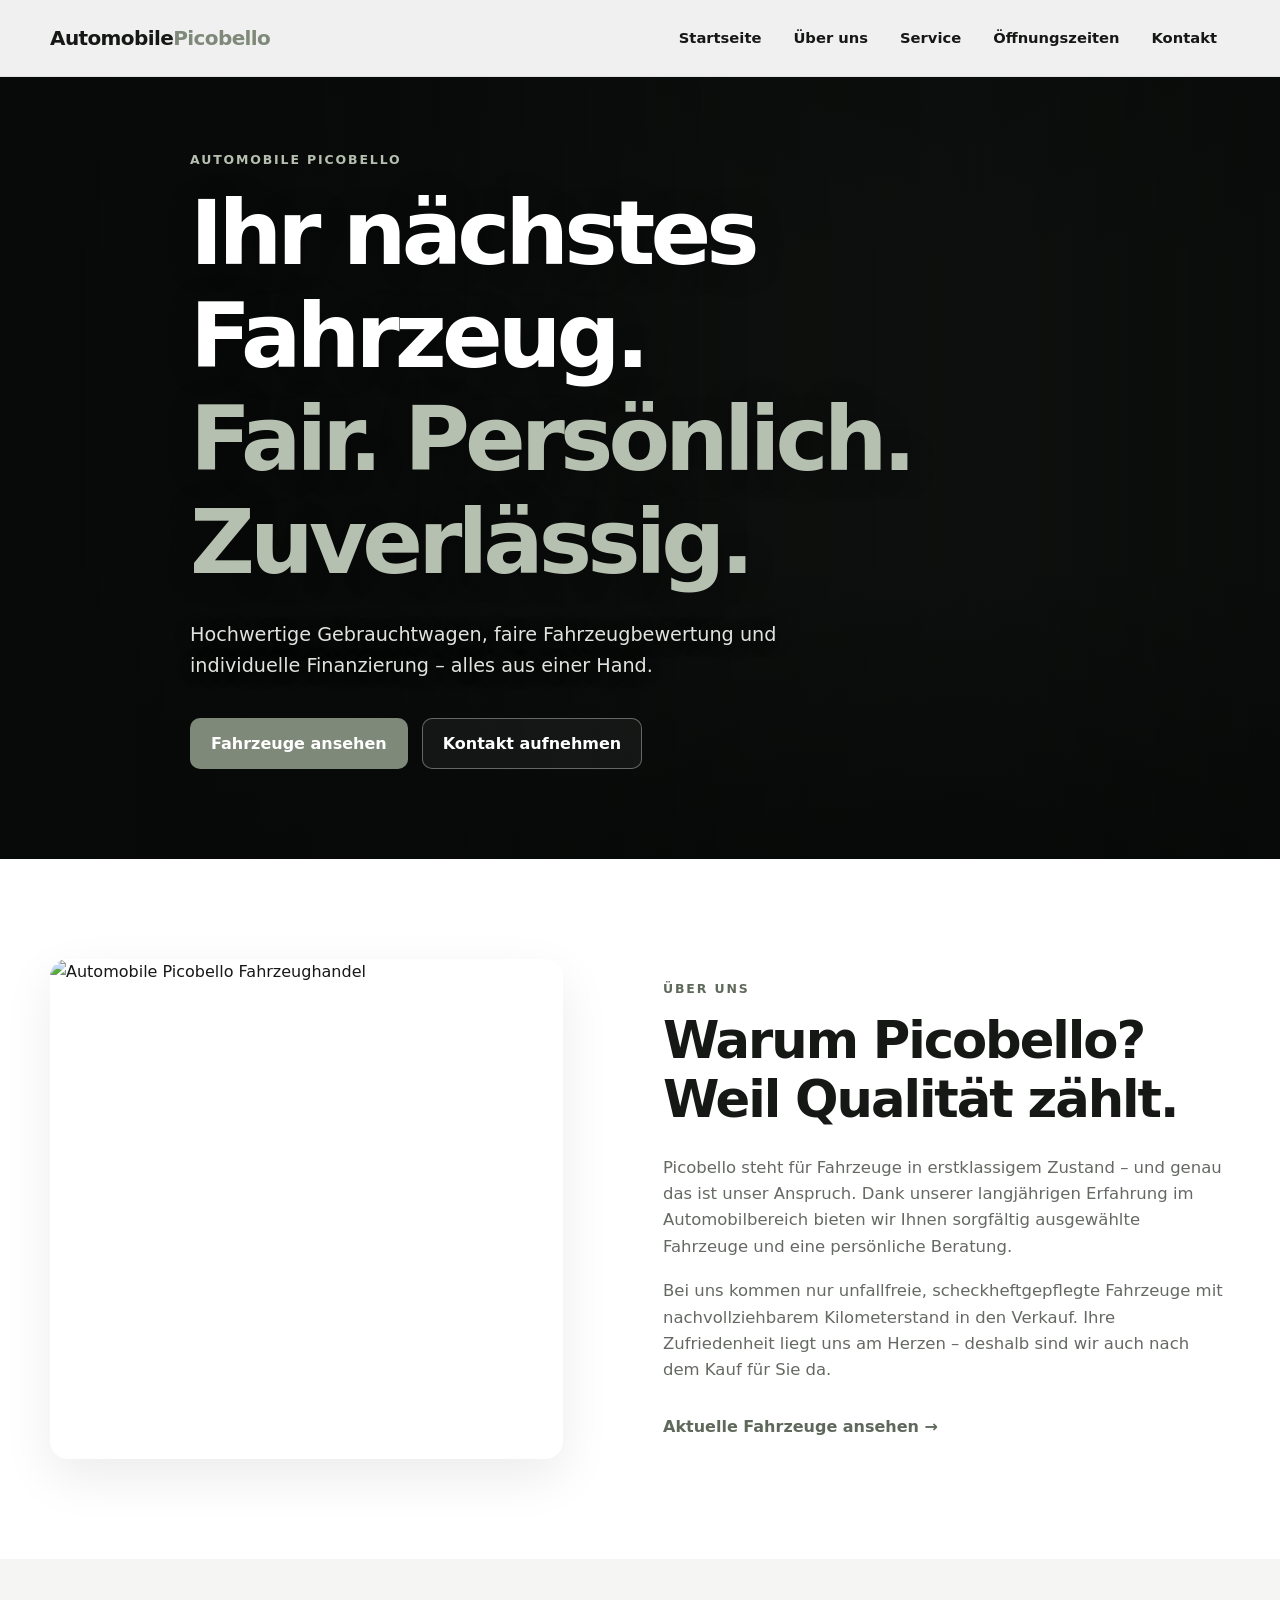
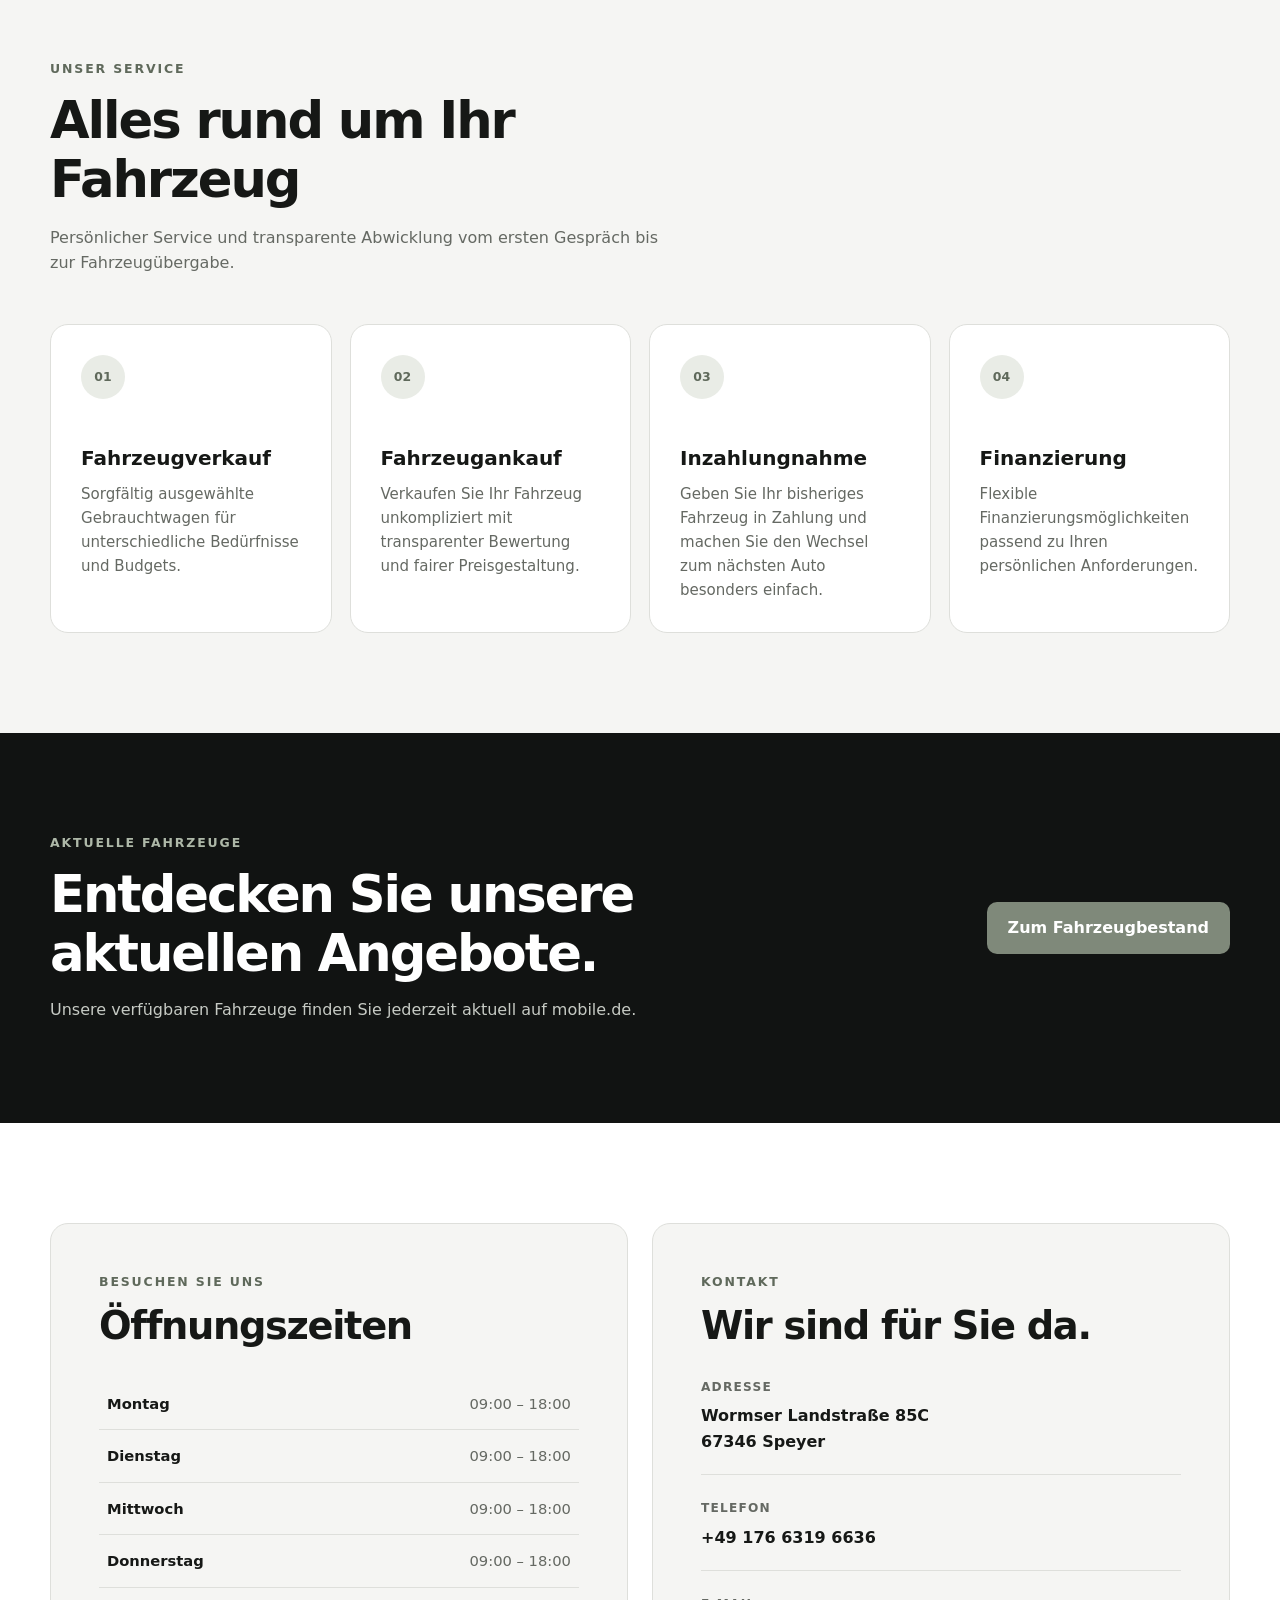
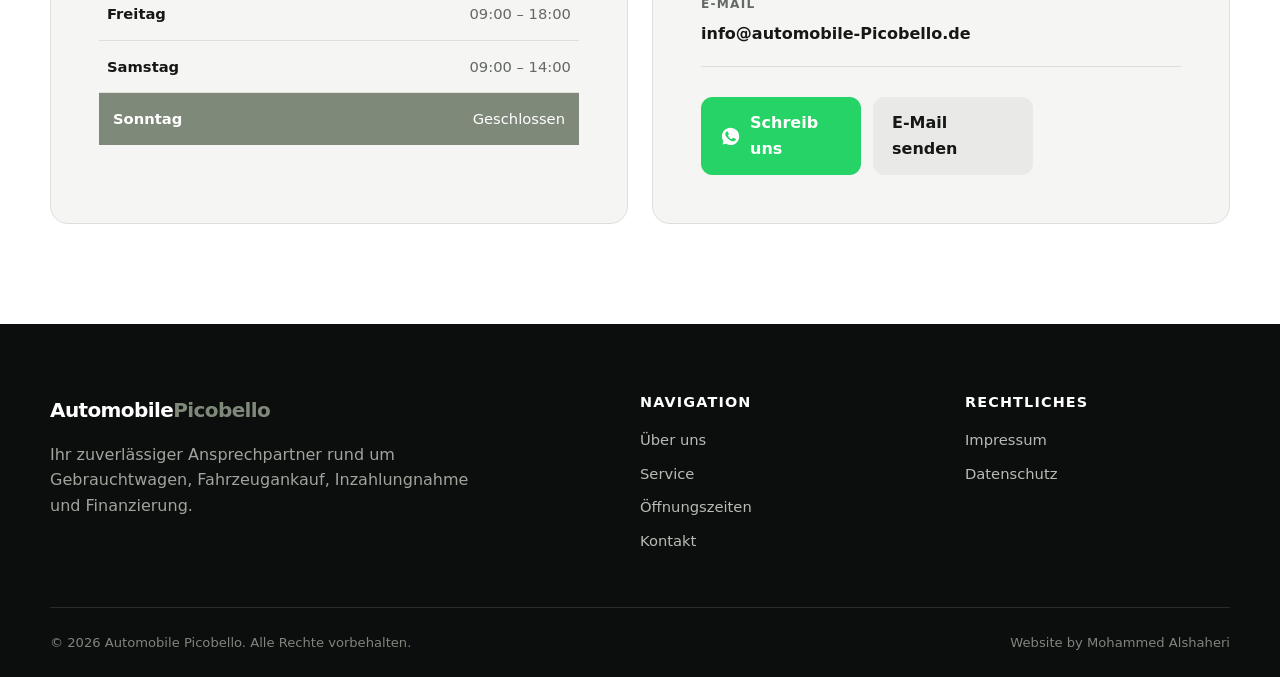
==== index.html @ bb353174 "feat: redesign Automobile Picobello website v2" ====
<!doctype html>
<html lang="de">
  <head>
    <meta charset="UTF-8" />
    <meta http-equiv="X-UA-Compatible" content="IE=edge" />
    <meta name="viewport" content="width=device-width, initial-scale=1.0" />

    <title>Automobile Picobello | Fahrzeughandel & Finanzierung</title>

    <meta
      name="description"
      content="Automobile Picobello – Ihr zuverlässiger Partner für Fahrzeugverkauf, Fahrzeugankauf, Inzahlungnahme und Finanzierung."
    />

    <meta name="robots" content="index, follow" />

    <link rel="canonical" href="https://automobile-picobello.de/" />

    <!-- Open Graph -->
    <meta
      property="og:title"
      content="Automobile Picobello | Fahrzeughandel & Finanzierung"
    />

    <meta
      property="og:description"
      content="Fahrzeugverkauf, Fahrzeugankauf, Inzahlungnahme und individuelle Finanzierung bei Automobile Picobello."
    />

    <meta property="og:type" content="website" />
    <meta property="og:url" content="https://automobile-picobello.de/" />
    <meta property="og:locale" content="de_DE" />
    <meta property="og:site_name" content="Automobile Picobello" />

    <!-- Theme -->
    <meta name="theme-color" content="#111312" />

    <link rel="icon" type="image/x-icon" href="img/favicon.ico" />

    <link rel="stylesheet" href="style.css" />

    <!-- Structured Data -->
    <script type="application/ld+json">
      {
        "@context": "https://schema.org",
        "@type": "AutoDealer",
        "name": "Automobile Picobello",
        "url": "https://automobile-picobello.de/",
        "telephone": "+49 176 63196636",
        "email": "info@automobile-Picobello.de",
        "address": {
          "@type": "PostalAddress",
          "streetAddress": "Wormser Landstraße 85C",
          "postalCode": "67346",
          "addressLocality": "Speyer",
          "addressCountry": "DE"
        },
        "openingHoursSpecification": [
          {
            "@type": "OpeningHoursSpecification",
            "dayOfWeek": [
              "Monday",
              "Tuesday",
              "Wednesday",
              "Thursday",
              "Friday"
            ],
            "opens": "09:00",
            "closes": "18:00"
          },
          {
            "@type": "OpeningHoursSpecification",
            "dayOfWeek": "Saturday",
            "opens": "09:00",
            "closes": "14:00"
          }
        ]
      }
    </script>
  </head>

  <body>
    <!-- Header -->
    <header class="site-header">
      <div class="container header-inner">
        <a
          href="#home"
          class="logo"
          aria-label="Automobile Picobello Startseite"
        >
          Automobile<span>Picobello</span>
        </a>

        <button
          class="menu-toggle"
          id="menu-toggle"
          type="button"
          aria-label="Menü öffnen"
          aria-expanded="false"
        >
          <span></span>
          <span></span>
          <span></span>
        </button>

        <nav class="main-nav" id="main-nav" aria-label="Hauptnavigation">
          <a href="#home">Startseite</a>
          <a href="#about">Über uns</a>
          <a href="#services">Service</a>
          <a href="#opening-hours">Öffnungszeiten</a>
          <a href="#contact">Kontakt</a>
        </nav>
      </div>
    </header>

    <main>
      <!-- Hero -->
      <section class="hero" id="home">
        <video
          class="hero-video"
          autoplay
          muted
          loop
          playsinline
          preload="metadata"
          aria-hidden="true"
        >
          <source src="video/picobello-hero.mp4" type="video/mp4" />
        </video>

        <div class="hero-overlay"></div>

        <div class="container hero-content">
          <p class="eyebrow">Automobile Picobello</p>

          <h1>
            Ihr nächstes Fahrzeug.<br />
            <span>Fair. Persönlich. Zuverlässig.</span>
          </h1>

          <p class="hero-description">
            Hochwertige Gebrauchtwagen, faire Fahrzeugbewertung und individuelle
            Finanzierung – alles aus einer Hand.
          </p>

          <div class="hero-actions">
            <a
              href="https://home.mobile.de/AUTOMOBILEPICOBELLO"
              target="_blank"
              rel="noopener noreferrer"
              class="btn btn-primary"
            >
              Fahrzeuge ansehen
            </a>

            <a href="#contact" class="btn btn-secondary"> Kontakt aufnehmen </a>
          </div>
        </div>
      </section>

      <!-- About -->
      <section class="about section" id="about">
        <div class="container about-grid">
          <div class="about-image">
            <img
              src="img/about.jpg"
              alt="Automobile Picobello Fahrzeughandel"
            />
          </div>

          <div class="about-content">
            <p class="eyebrow">Über uns</p>

            <h2>
              Warum Picobello?<br />
              Weil Qualität zählt.
            </h2>

            <p>
              Picobello steht für Fahrzeuge in erstklassigem Zustand – und genau
              das ist unser Anspruch. Dank unserer langjährigen Erfahrung im
              Automobilbereich bieten wir Ihnen sorgfältig ausgewählte Fahrzeuge
              und eine persönliche Beratung.
            </p>

            <p>
              Bei uns kommen nur unfallfreie, scheckheftgepflegte Fahrzeuge mit
              nachvollziehbarem Kilometerstand in den Verkauf. Ihre
              Zufriedenheit liegt uns am Herzen – deshalb sind wir auch nach dem
              Kauf für Sie da.
            </p>

            <a
              href="https://home.mobile.de/AUTOMOBILEPICOBELLO"
              target="_blank"
              rel="noopener noreferrer"
              class="text-link"
            >
              Aktuelle Fahrzeuge ansehen →
            </a>
          </div>
        </div>
      </section>

      <!-- Services -->
      <section class="services section" id="services">
        <div class="container">
          <div class="section-heading">
            <p class="eyebrow">Unser Service</p>
            <h2>Alles rund um Ihr Fahrzeug</h2>
            <p>
              Persönlicher Service und transparente Abwicklung vom ersten
              Gespräch bis zur Fahrzeugübergabe.
            </p>
          </div>

          <div class="services-grid">
            <article class="service-card">
              <div class="service-number">01</div>
              <h3>Fahrzeugverkauf</h3>
              <p>
                Sorgfältig ausgewählte Gebrauchtwagen für unterschiedliche
                Bedürfnisse und Budgets.
              </p>
            </article>

            <article class="service-card">
              <div class="service-number">02</div>
              <h3>Fahrzeugankauf</h3>
              <p>
                Verkaufen Sie Ihr Fahrzeug unkompliziert mit transparenter
                Bewertung und fairer Preisgestaltung.
              </p>
            </article>

            <article class="service-card">
              <div class="service-number">03</div>
              <h3>Inzahlungnahme</h3>
              <p>
                Geben Sie Ihr bisheriges Fahrzeug in Zahlung und machen Sie den
                Wechsel zum nächsten Auto besonders einfach.
              </p>
            </article>

            <article class="service-card">
              <div class="service-number">04</div>
              <h3>Finanzierung</h3>
              <p>
                Flexible Finanzierungsmöglichkeiten passend zu Ihren
                persönlichen Anforderungen.
              </p>
            </article>
          </div>
        </div>
      </section>

      <!-- Vehicles CTA -->
      <section class="vehicles-cta section">
        <div class="container vehicles-cta-inner">
          <div>
            <p class="eyebrow">Aktuelle Fahrzeuge</p>
            <h2>Entdecken Sie unsere aktuellen Angebote.</h2>
            <p>
              Unsere verfügbaren Fahrzeuge finden Sie jederzeit aktuell auf
              mobile.de.
            </p>
          </div>

          <a
            href="https://home.mobile.de/AUTOMOBILEPICOBELLO"
            target="_blank"
            rel="noopener noreferrer"
            class="btn btn-primary"
          >
            Zum Fahrzeugbestand
          </a>
        </div>
      </section>

      <!-- Opening Hours + Contact -->
      <section class="contact-section section" id="contact">
        <div class="container contact-grid">
          <div class="contact-card" id="opening-hours">
            <p class="eyebrow">Besuchen Sie uns</p>
            <h2>Öffnungszeiten</h2>

            <div class="opening-hours">
              <table>
                <caption class="sr-only">
                  Öffnungszeiten von Automobile Picobello
                </caption>

                <tbody>
                  <tr class="monday opening-day">
                    <th scope="row">Montag</th>
                    <td>09:00 – 18:00</td>
                  </tr>

                  <tr class="tuesday opening-day">
                    <th scope="row">Dienstag</th>
                    <td>09:00 – 18:00</td>
                  </tr>

                  <tr class="wednesday opening-day">
                    <th scope="row">Mittwoch</th>
                    <td>09:00 – 18:00</td>
                  </tr>

                  <tr class="thursday opening-day">
                    <th scope="row">Donnerstag</th>
                    <td>09:00 – 18:00</td>
                  </tr>

                  <tr class="friday opening-day">
                    <th scope="row">Freitag</th>
                    <td>09:00 – 18:00</td>
                  </tr>

                  <tr class="saturday opening-day">
                    <th scope="row">Samstag</th>
                    <td>09:00 – 14:00</td>
                  </tr>

                  <tr class="sunday opening-day">
                    <th scope="row">Sonntag</th>
                    <td>Geschlossen</td>
                  </tr>
                </tbody>
              </table>
            </div>
          </div>

          <div class="contact-card">
            <p class="eyebrow">Kontakt</p>
            <h2>Wir sind für Sie da.</h2>

            <div class="contact-list">
              <div class="contact-item">
                <span class="contact-label">Adresse</span>
                <p>
                  Wormser Landstraße 85C<br />
                  67346 Speyer
                </p>
              </div>

              <div class="contact-item">
                <span class="contact-label">Telefon</span>
                <a href="tel:+4917663196636"> +49 176 6319 6636 </a>
              </div>

              <div class="contact-item">
                <span class="contact-label">E-Mail</span>
                <a href="mailto:info@automobile-Picobello.de">
                  info@automobile-Picobello.de
                </a>
              </div>
            </div>

            <div class="contact-actions">
              <a
                href="https://wa.me/4917663196636"
                target="_blank"
                rel="noopener noreferrer"
                class="btn btn-primary whatsapp-btn"
                aria-label="Automobile Picobello über WhatsApp kontaktieren"
              >
                <svg
                  class="whatsapp-icon"
                  viewBox="0 0 24 24"
                  aria-hidden="true"
                >
                  <path
                    fill="currentColor"
                    d="M17.472 14.382c-.297-.149-1.758-.867-2.03-.967-.273-.099-.471-.148-.67.15-.198.297-.767.966-.94 1.164-.173.198-.347.223-.644.074-.297-.149-1.255-.462-2.39-1.475-.883-.788-1.48-1.761-1.653-2.059-.173-.297-.018-.458.13-.606.134-.133.298-.347.446-.52.149-.174.198-.298.298-.497.099-.198.05-.371-.025-.52-.075-.149-.669-1.612-.916-2.207-.242-.579-.487-.5-.669-.51-.173-.009-.371-.011-.57-.011-.198 0-.52.074-.792.372-.272.297-1.04 1.016-1.04 2.479s1.065 2.875 1.213 3.074c.149.198 2.095 3.2 5.076 4.487.709.306 1.262.489 1.693.625.712.226 1.36.194 1.872.118.571-.085 1.758-.719 2.006-1.413.248-.694.248-1.289.173-1.413-.074-.124-.272-.198-.57-.347m-5.421 7.403h-.004a9.87 9.87 0 0 1-5.031-1.378l-.361-.214-3.741.981.998-3.648-.235-.374a9.86 9.86 0 0 1-1.51-5.26c.001-5.45 4.436-9.884 9.888-9.884a9.82 9.82 0 0 1 7.021 2.91 9.83 9.83 0 0 1 2.897 7.022c-.003 5.45-4.437 9.885-9.922 9.885"
                  />
                </svg>

                Schreib uns
              </a>

              <a
                href="mailto:info@automobile-Picobello.de"
                class="btn btn-outline"
              >
                E-Mail senden
              </a>
            </div>
          </div>
        </div>
      </section>
    </main>

    <!-- Footer -->
    <footer class="site-footer">
      <div class="container footer-grid">
        <div>
          <a href="#home" class="footer-logo">
            Automobile<span>Picobello</span>
          </a>

          <p class="footer-description">
            Ihr zuverlässiger Ansprechpartner rund um Gebrauchtwagen,
            Fahrzeugankauf, Inzahlungnahme und Finanzierung.
          </p>
        </div>

        <div class="footer-links">
          <h3>Navigation</h3>
          <a href="#about">Über uns</a>
          <a href="#services">Service</a>
          <a href="#opening-hours">Öffnungszeiten</a>
          <a href="#contact">Kontakt</a>
        </div>

        <div class="footer-links">
          <h3>Rechtliches</h3>
          <a href="impressum.html">Impressum</a>
          <a href="datenschutz.html">Datenschutz</a>
        </div>
      </div>

      <div class="container footer-bottom">
        <p>
          © <span id="current-year"></span> Automobile Picobello. Alle Rechte
          vorbehalten.
        </p>

        <p class="developer-credit">Website by Mohammed Alshaheri</p>
      </div>
    </footer>

    <script src="main.js"></script>
  </body>
</html>
---- style.css ----
/* =========================
   Automobile Picobello V2
   ========================= */

:root {
  --bg: #f5f5f3;
  --surface: #ffffff;
  --surface-dark: #111312;
  --text: #161816;
  --text-soft: #656963;
  --accent: #7f897a;
  --accent-dark: #5f695b;
  --border: #dedfdb;
  --white: #ffffff;

  --radius: 18px;
  --shadow: 0 18px 50px rgba(0, 0, 0, 0.08);
  --transition: 0.25s ease;
}

* {
  margin: 0;
  padding: 0;
  box-sizing: border-box;
}

html {
  scroll-behavior: smooth;
  scroll-padding-top: 90px;
}

body {
  font-family:
    Inter,
    ui-sans-serif,
    system-ui,
    -apple-system,
    BlinkMacSystemFont,
    "Segoe UI",
    sans-serif;
  background: var(--bg);
  color: var(--text);
  line-height: 1.6;
}

img {
  display: block;
  max-width: 100%;
}

a {
  color: inherit;
  text-decoration: none;
}

button,
input,
textarea,
select {
  font: inherit;
}

.container {
  width: min(1180px, calc(100% - 40px));
  margin-inline: auto;
}

.section {
  padding: 100px 0;
}

.eyebrow {
  margin-bottom: 12px;
  color: var(--accent-dark);
  font-size: 0.78rem;
  font-weight: 800;
  letter-spacing: 0.15em;
  text-transform: uppercase;
}

h1,
h2,
h3 {
  line-height: 1.15;
}

h2 {
  font-size: clamp(2rem, 4vw, 3.2rem);
}

p {
  color: var(--text-soft);
}

/* =========================
   Accessibility
   ========================= */

.sr-only {
  position: absolute;
  width: 1px;
  height: 1px;
  padding: 0;
  margin: -1px;
  overflow: hidden;
  clip: rect(0, 0, 0, 0);
  white-space: nowrap;
  border: 0;
}

/* =========================
   Header
   ========================= */

.site-header {
  position: fixed;
  top: 0;
  left: 0;
  z-index: 1000;
  width: 100%;
  background: rgba(255, 255, 255, 0.94);
  border-bottom: 1px solid rgba(0, 0, 0, 0.06);
  backdrop-filter: blur(14px);
}

.header-inner {
  min-height: 76px;
  display: flex;
  align-items: center;
  justify-content: space-between;
  gap: 30px;
}

.logo,
.footer-logo {
  font-size: 1.25rem;
  font-weight: 800;
  letter-spacing: -0.03em;
}

.logo span,
.footer-logo span {
  color: var(--accent);
}

.main-nav {
  display: flex;
  align-items: center;
  gap: 6px;
}

.main-nav a {
  padding: 9px 13px;
  border-radius: 9px;
  font-size: 0.92rem;
  font-weight: 650;
  transition: var(--transition);
}

.main-nav a:hover {
  background: #eeeeeb;
  color: var(--accent-dark);
}

.menu-toggle {
  width: 44px;
  height: 44px;
  display: none;
  align-items: center;
  justify-content: center;
  flex-direction: column;
  gap: 5px;
  background: transparent;
  border: 0;
  cursor: pointer;
}

.menu-toggle span {
  width: 24px;
  height: 2px;
  background: var(--text);
  border-radius: 10px;
  transition: var(--transition);
}

/* =========================
   Hero
   ========================= */

.hero {
  position: relative;
  min-height: 92vh;
  display: flex;
  align-items: center;
  overflow: hidden;
  padding: 150px 0 90px;
  background: #101211;
}

.hero-video {
  position: absolute;
  inset: 0;
  z-index: 0;
  width: 100%;
  height: 100%;
  object-fit: cover;

  /* Slight enlargement helps keep the lower-right watermark
     outside the most visible composition area */
  transform: scaleX(-1) scale(1.04);
}

/*
  Cinematic overlay:
  - strong behind text on the left
  - lighter around the car
  - darker near the bottom/right edge
*/
.hero-overlay {
  position: absolute;
  inset: 0;
  z-index: 1;
  pointer-events: none;
  background:
    linear-gradient(
      90deg,
      rgba(7, 9, 8, 0.94) 0%,
      rgba(7, 9, 8, 0.82) 32%,
      rgba(7, 9, 8, 0.42) 58%,
      rgba(7, 9, 8, 0.32) 76%,
      rgba(7, 9, 8, 0.62) 100%
    ),
    linear-gradient(
      180deg,
      rgba(5, 7, 6, 0.3) 0%,
      transparent 32%,
      transparent 65%,
      rgba(5, 7, 6, 0.78) 100%
    );
}

.hero-content {
  position: relative;
  z-index: 2;
  max-width: 900px;
}

.hero .eyebrow {
  color: #b6c0b0;
}

.hero h1 {
  max-width: 950px;
  color: var(--white);
  font-size: clamp(3rem, 7vw, 6.4rem);
  letter-spacing: -0.055em;
  text-shadow: 0 3px 30px rgba(0, 0, 0, 0.28);
}

.hero h1 span {
  color: #b6c0b0;
}

.hero-description {
  max-width: 670px;
  margin-top: 26px;
  color: #e1e3df;
  font-size: clamp(1rem, 2vw, 1.2rem);
  text-shadow: 0 2px 18px rgba(0, 0, 0, 0.35);
}

.hero-actions {
  display: flex;
  flex-wrap: wrap;
  gap: 14px;
  margin-top: 36px;
}

/* =========================
   Buttons
   ========================= */

.btn {
  min-height: 48px;
  display: inline-flex;
  align-items: center;
  justify-content: center;
  padding: 12px 20px;
  border: 1px solid transparent;
  border-radius: 10px;
  font-weight: 750;
  transition:
    transform var(--transition),
    background var(--transition),
    border-color var(--transition);
}

.btn:hover {
  transform: translateY(-2px);
}

.btn-primary {
  background: var(--accent);
  color: var(--white);
}

.btn-primary:hover {
  background: var(--accent-dark);
}

.btn-secondary {
  color: var(--white);
  border-color: rgba(255, 255, 255, 0.35);
  background: rgba(255, 255, 255, 0.05);
}

.btn-secondary:hover {
  background: rgba(255, 255, 255, 0.12);
}

.btn-outline {
  border-color: var(--border);
  background: transparent;
}

.btn-outline:hover {
  background: #eeeeeb;
}

.whatsapp-btn {
  gap: 9px;
  background: #25d366;
  color: #ffffff;
  border-color: #25d366;
}

.whatsapp-btn:hover {
  background: #20bd5a;
  border-color: #20bd5a;
  color: #ffffff;
}

.whatsapp-icon {
  width: 21px;
  height: 21px;
  flex-shrink: 0;
}

.contact-actions .btn {
  width: 160px;
  min-height: 52px;
  padding: 12px 18px;
  justify-content: center;
  border-radius: 11px;
}

.contact-actions .btn-outline {
  background: #e9eae7;
  border-color: #e9eae7;
  color: #161816;
}

.contact-actions .btn-outline:hover {
  background: #dfe1dc;
  border-color: #dfe1dc;
}

/* =========================
   About
   ========================= */

.about {
  background: var(--surface);
}

.about-grid {
  display: grid;
  grid-template-columns: 0.95fr 1.05fr;
  align-items: center;
  gap: clamp(45px, 8vw, 100px);
}

.about-image {
  overflow: hidden;
  border-radius: var(--radius);
  box-shadow: var(--shadow);
}

.about-image img {
  width: 100%;
  min-height: 500px;
  object-fit: cover;
}

.about-content h2 {
  margin-bottom: 26px;
  letter-spacing: -0.04em;
}

.about-content > p:not(.eyebrow) {
  margin-bottom: 18px;
  font-size: 1.03rem;
}

.text-link {
  display: inline-block;
  margin-top: 12px;
  color: var(--accent-dark);
  font-weight: 800;
}

.text-link:hover {
  text-decoration: underline;
}

/* =========================
   Services
   ========================= */

.services {
  background: var(--bg);
}

.section-heading {
  max-width: 700px;
  margin-bottom: 48px;
}

.section-heading h2 {
  margin-bottom: 16px;
  letter-spacing: -0.04em;
}

.section-heading > p:last-child {
  max-width: 620px;
}

.services-grid {
  display: grid;
  grid-template-columns: repeat(4, 1fr);
  gap: 18px;
}

.service-card {
  min-height: 285px;
  padding: 30px;
  background: var(--surface);
  border: 1px solid var(--border);
  border-radius: var(--radius);
  transition:
    transform var(--transition),
    box-shadow var(--transition);
}

.service-card:hover {
  transform: translateY(-6px);
  box-shadow: var(--shadow);
}

.service-number {
  width: 44px;
  height: 44px;
  display: grid;
  place-items: center;
  margin-bottom: 48px;
  border-radius: 50%;
  background: #e9ece6;
  color: var(--accent-dark);
  font-size: 0.78rem;
  font-weight: 850;
}

.service-card h3 {
  margin-bottom: 12px;
  font-size: 1.25rem;
}

.service-card p {
  font-size: 0.94rem;
}

/* =========================
   Vehicle CTA
   ========================= */

.vehicles-cta {
  background: var(--surface-dark);
}

.vehicles-cta-inner {
  display: flex;
  align-items: center;
  justify-content: space-between;
  gap: 50px;
}

.vehicles-cta .eyebrow {
  color: #aeb8a8;
}

.vehicles-cta h2 {
  max-width: 700px;
  margin-bottom: 14px;
  color: var(--white);
  letter-spacing: -0.04em;
}

.vehicles-cta p:not(.eyebrow) {
  color: #c6cac4;
}

/* =========================
   Contact + Opening Hours
   ========================= */

.contact-section {
  background: var(--surface);
}

.contact-grid {
  display: grid;
  grid-template-columns: repeat(2, 1fr);
  gap: 24px;
}

.contact-card {
  padding: clamp(28px, 5vw, 48px);
  border: 1px solid var(--border);
  border-radius: var(--radius);
  background: var(--bg);
}

.contact-card h2 {
  margin-bottom: 30px;
  font-size: clamp(1.8rem, 3vw, 2.5rem);
  letter-spacing: -0.035em;
}

.opening-hours {
  width: 100%;
  overflow-x: auto;
}

.opening-hours table {
  width: 100%;
  border-collapse: collapse;
}

.opening-day {
  border-bottom: 1px solid var(--border);
}

.opening-day:last-child {
  border-bottom: 0;
}

.opening-day th,
.opening-day td {
  padding: 14px 8px;
}

.opening-day th {
  color: var(--text);
  text-align: left;
  font-size: 0.92rem;
  font-weight: 700;
}

.opening-day td {
  color: var(--text-soft);
  text-align: right;
  font-size: 0.92rem;
}

/* Current day */
#activerow {
  background: var(--accent);
}

#activerow th,
#activerow td {
  color: var(--white);
}

#activerow th {
  padding-left: 14px;
}

#activerow td {
  padding-right: 14px;
}

.contact-list {
  display: grid;
  gap: 24px;
}

.contact-item {
  padding-bottom: 20px;
  border-bottom: 1px solid var(--border);
}

.contact-label {
  display: block;
  margin-bottom: 6px;
  color: var(--text-soft);
  font-size: 0.76rem;
  font-weight: 800;
  letter-spacing: 0.1em;
  text-transform: uppercase;
}

.contact-item p,
.contact-item a {
  color: var(--text);
  font-weight: 650;
}

.contact-item a:hover {
  color: var(--accent-dark);
}

.contact-actions {
  display: flex;
  flex-wrap: wrap;
  gap: 12px;
  margin-top: 30px;
}

/* =========================
   Footer
   ========================= */

.site-footer {
  padding: 70px 0 24px;
  background: #0c0e0d;
  color: var(--white);
}

.footer-grid {
  display: grid;
  grid-template-columns: 2fr 1fr 1fr;
  gap: 60px;
}

.footer-logo {
  display: inline-block;
  margin-bottom: 16px;
}

.footer-description {
  max-width: 450px;
  color: #9fa49d;
}

.footer-links {
  display: flex;
  flex-direction: column;
  align-items: flex-start;
  gap: 10px;
}

.footer-links h3 {
  margin-bottom: 8px;
  font-size: 0.9rem;
  text-transform: uppercase;
  letter-spacing: 0.08em;
}

.footer-links a {
  color: #b7bbb5;
  font-size: 0.92rem;
}

.footer-links a:hover {
  color: var(--white);
}

.footer-bottom {
  display: flex;
  justify-content: space-between;
  gap: 20px;
  margin-top: 55px;
  padding-top: 24px;
  border-top: 1px solid #292c29;
}

.footer-bottom p {
  color: #7f847d;
  font-size: 0.82rem;
}

.developer-credit {
  text-align: right;
}

/* =========================
   Legal pages
   ========================= */

.impressum {
  width: min(900px, calc(100% - 40px));
  min-height: 100vh;
  margin-inline: auto;
  padding: 70px 0;
}

.impressum > h1 {
  margin: 25px 0 35px;
  font-size: clamp(2.5rem, 6vw, 4rem);
  letter-spacing: -0.045em;
}

.impressum h2 {
  margin: 35px 0 12px;
  font-size: 1.3rem;
  letter-spacing: -0.02em;
}

.impressum p {
  margin-bottom: 16px;
}

.impressum a {
  color: var(--accent-dark);
  font-weight: 700;
}

.impressum a:hover {
  text-decoration: underline;
}

.impressum hr {
  margin: 40px 0 25px;
  border: 0;
  border-top: 1px solid var(--border);
}

/* =========================
   Responsive
   ========================= */

@media (max-width: 980px) {
  .services-grid {
    grid-template-columns: repeat(2, 1fr);
  }

  .about-grid {
    gap: 45px;
  }
}

@media (max-width: 780px) {
  .section {
    padding: 75px 0;
  }

  .header-inner {
    min-height: 68px;
  }

  .menu-toggle {
    display: flex;
  }

  .main-nav {
    position: absolute;
    top: 68px;
    left: 14px;
    right: 14px;

    display: flex;
    flex-direction: column;
    align-items: stretch;
    gap: 5px;

    padding: 12px;

    background: rgba(12, 14, 13, 0.72);
    backdrop-filter: blur(24px);
    -webkit-backdrop-filter: blur(24px);
    border: 1px solid rgba(255, 255, 255, 0.08);
    border-radius: 0 0 16px 16px;

    box-shadow: 0 20px 45px rgba(0, 0, 0, 0.28);

    opacity: 0;
    visibility: hidden;
    transform: translateY(-10px);
    pointer-events: none;

    transition:
      opacity 0.22s ease,
      transform 0.22s ease,
      visibility 0.22s ease;
  }

  .main-nav.active {
    opacity: 1;
    visibility: visible;
    transform: translateY(0);
    pointer-events: auto;
  }

  .main-nav a {
    padding: 13px 15px;
    color: #ffffff;
    border-radius: 9px;
  }

  .main-nav a:hover {
    background: rgba(255, 255, 255, 0.09);
    color: #ffffff;
  }

  .menu-toggle[aria-expanded="true"] span:nth-child(1) {
    transform: translateY(7px) rotate(45deg);
  }

  .menu-toggle[aria-expanded="true"] span:nth-child(2) {
    opacity: 0;
  }

  .menu-toggle[aria-expanded="true"] span:nth-child(3) {
    transform: translateY(-7px) rotate(-45deg);
  }

  .hero {
    min-height: 86vh;
    padding-top: 125px;
  }

  .hero h1 {
    font-size: clamp(2.8rem, 12vw, 5rem);
  }

  .about-grid,
  .contact-grid {
    grid-template-columns: 1fr;
  }

  .about-image img {
    min-height: 380px;
  }

  .vehicles-cta-inner {
    align-items: flex-start;
    flex-direction: column;
  }

  .footer-grid {
    grid-template-columns: 1fr 1fr;
  }

  .footer-grid > div:first-child {
    grid-column: 1 / -1;
  }
}

@media (max-width: 540px) {
  .container {
    width: min(100% - 28px, 1180px);
  }

  .section {
    padding: 62px 0;
  }

  .logo {
    font-size: 1.08rem;
  }

  .hero {
    min-height: 82vh;
  }

  .hero h1 {
    font-size: clamp(2.45rem, 12vw, 3.8rem);
  }

  .hero-actions,
  .contact-actions {
    flex-direction: column;
  }

  .hero-actions .btn,
  .contact-actions .btn {
    width: 100%;
  }

  .services-grid {
    grid-template-columns: 1fr;
  }

  .service-card {
    min-height: auto;
  }

  .service-number {
    margin-bottom: 32px;
  }

  .contact-card {
    padding: 25px 20px;
  }

  .opening-day th,
  .opening-day td {
    padding-top: 12px;
    padding-bottom: 12px;
    font-size: 0.84rem;
  }

  .footer-grid {
    grid-template-columns: 1fr;
    gap: 35px;
  }

  .footer-grid > div:first-child {
    grid-column: auto;
  }

  .footer-bottom {
    flex-direction: column;
  }

  .developer-credit {
    text-align: left;
  }

  .impressum {
    width: min(100% - 30px, 900px);
    padding: 45px 0;
  }
}
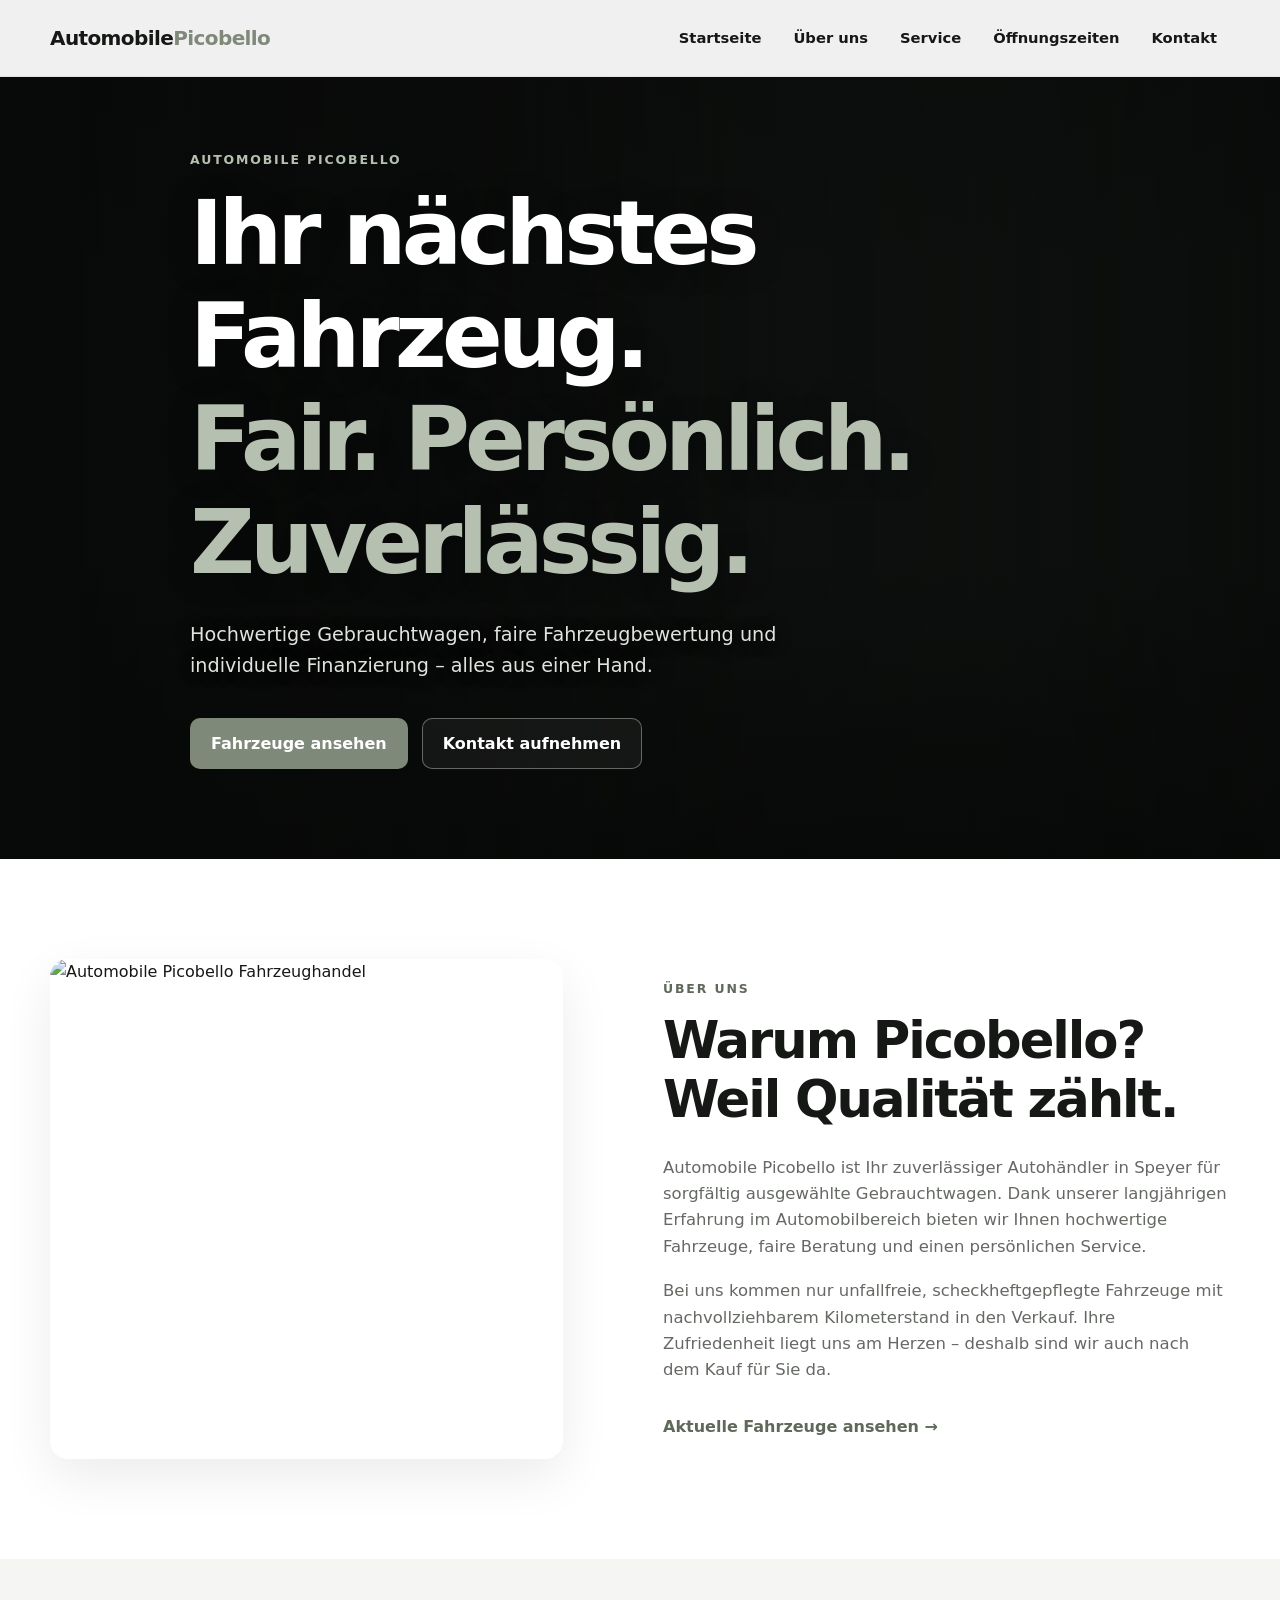
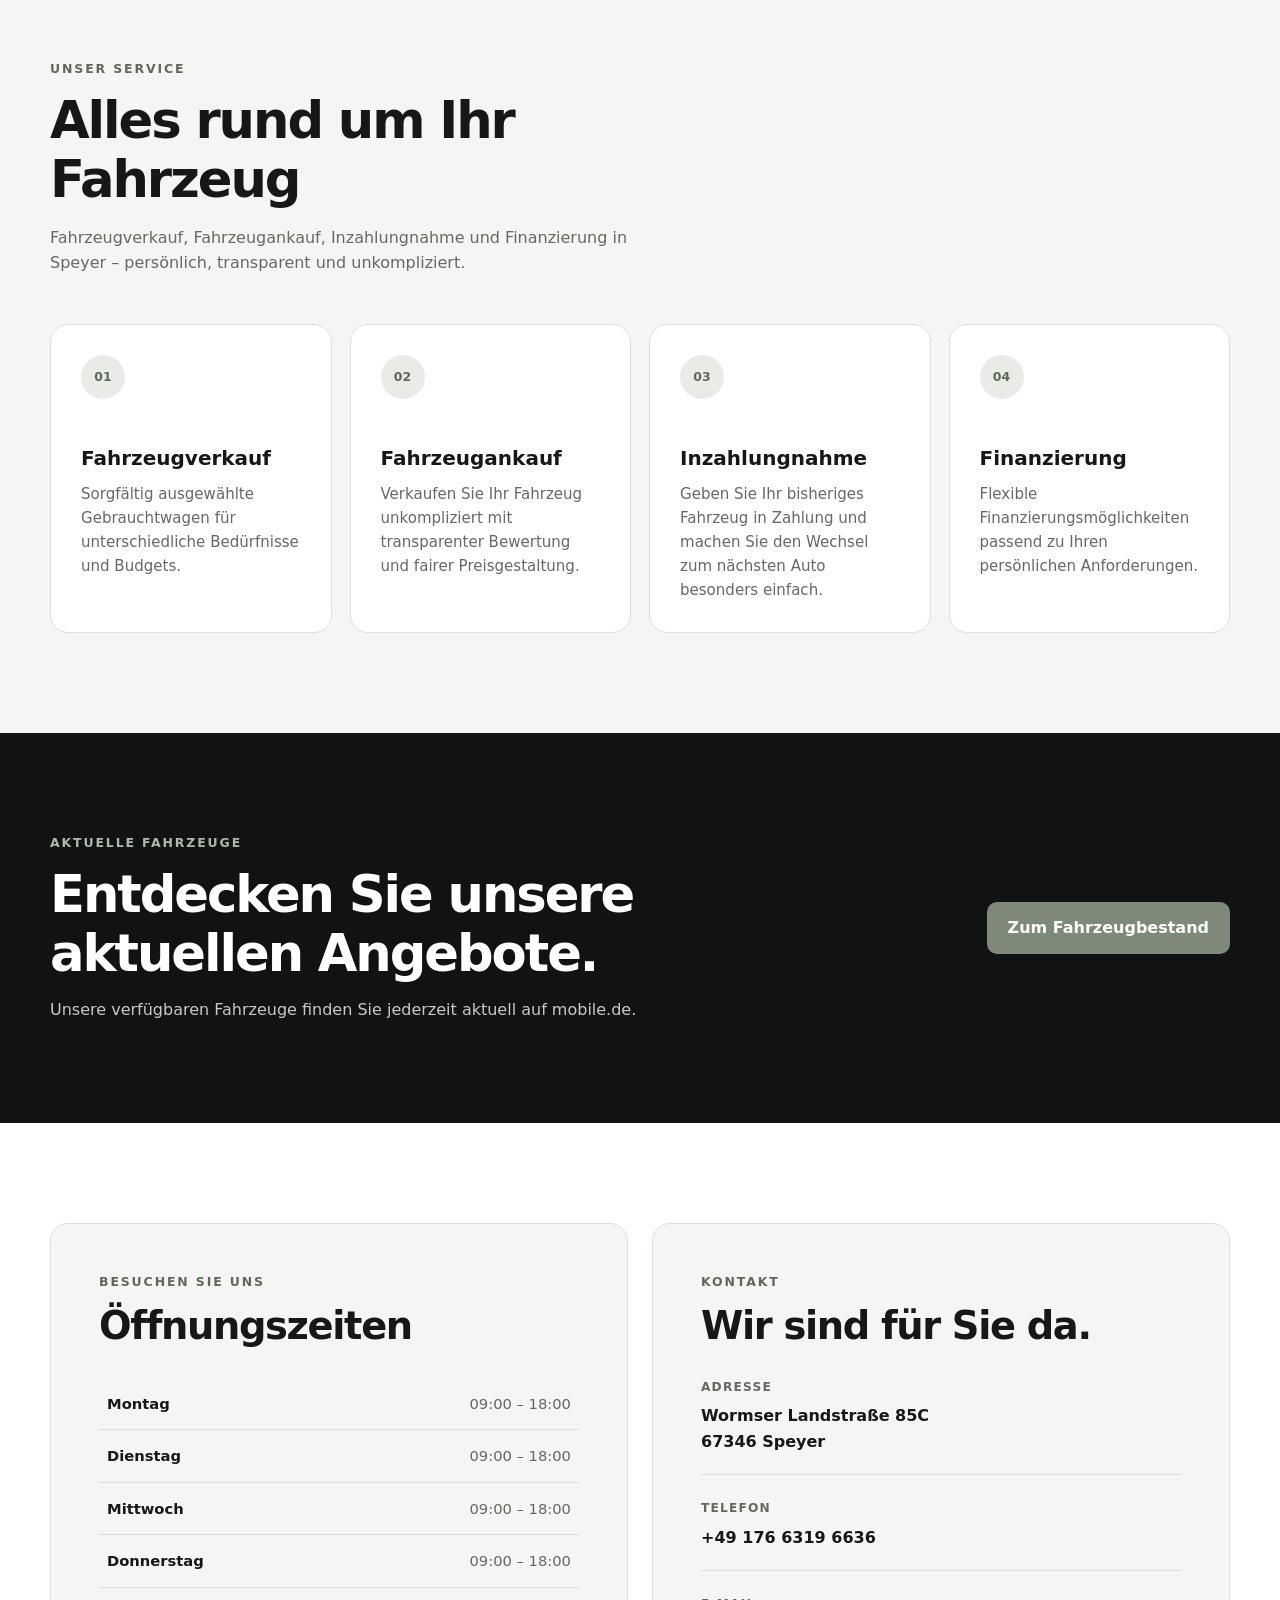
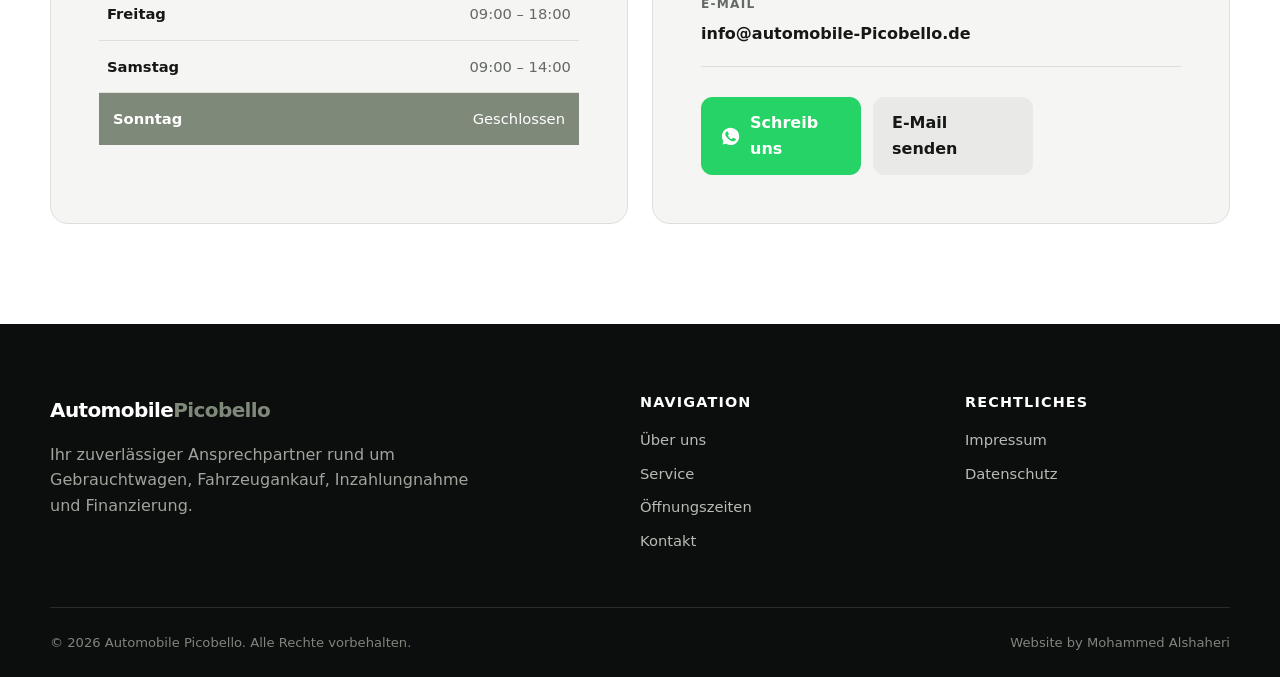
==== commit 88a58581: "feat: improve local SEO and update legal information" ====
--- a/index.html
+++ b/index.html
@@ -9,7 +9,7 @@
 
     <meta
       name="description"
-      content="Automobile Picobello – Ihr zuverlässiger Partner für Fahrzeugverkauf, Fahrzeugankauf, Inzahlungnahme und Finanzierung."
+      content="Automobile Picobello – Ihr Autohändler in Speyer für Gebrauchtwagen, Fahrzeugankauf, Inzahlungnahme und individuelle Finanzierung."
     />
 
     <meta name="robots" content="index, follow" />
@@ -24,7 +24,7 @@
 
     <meta
       property="og:description"
-      content="Fahrzeugverkauf, Fahrzeugankauf, Inzahlungnahme und individuelle Finanzierung bei Automobile Picobello."
+      content="Gebrauchtwagen, Fahrzeugankauf, Inzahlungnahme und individuelle Finanzierung bei Automobile Picobello in Speyer."
     />
 
     <meta property="og:type" content="website" />
@@ -44,6 +44,7 @@
       {
         "@context": "https://schema.org",
         "@type": "AutoDealer",
+        "@id": "https://automobile-picobello.de/#autodealer",
         "name": "Automobile Picobello",
         "url": "https://automobile-picobello.de/",
         "telephone": "+49 176 63196636",
@@ -177,10 +178,11 @@
             </h2>
 
             <p>
-              Picobello steht für Fahrzeuge in erstklassigem Zustand – und genau
-              das ist unser Anspruch. Dank unserer langjährigen Erfahrung im
-              Automobilbereich bieten wir Ihnen sorgfältig ausgewählte Fahrzeuge
-              und eine persönliche Beratung.
+              Automobile Picobello ist Ihr zuverlässiger Autohändler in Speyer
+              für sorgfältig ausgewählte Gebrauchtwagen. Dank unserer
+              langjährigen Erfahrung im Automobilbereich bieten wir Ihnen
+              hochwertige Fahrzeuge, faire Beratung und einen persönlichen
+              Service.
             </p>
 
             <p>
@@ -209,8 +211,8 @@
             <p class="eyebrow">Unser Service</p>
             <h2>Alles rund um Ihr Fahrzeug</h2>
             <p>
-              Persönlicher Service und transparente Abwicklung vom ersten
-              Gespräch bis zur Fahrzeugübergabe.
+              Fahrzeugverkauf, Fahrzeugankauf, Inzahlungnahme und Finanzierung
+              in Speyer – persönlich, transparent und unkompliziert.
             </p>
           </div>
 
